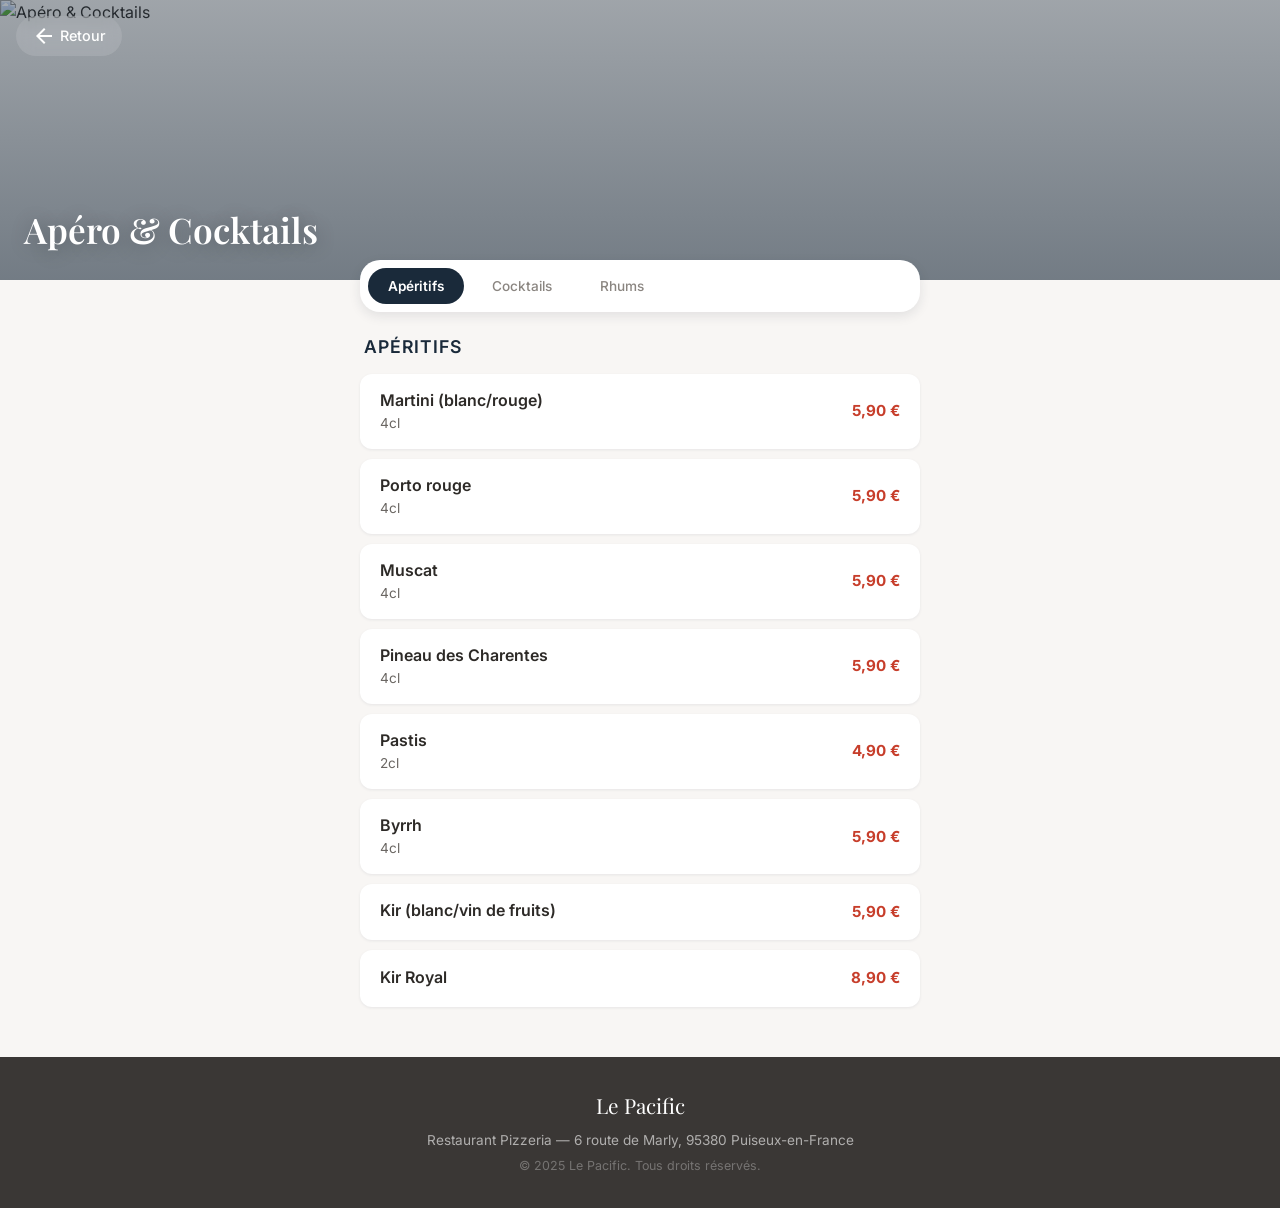
==== menu_aperitifs_cocktails.html @ 3a4a8c39 "Refonte complète Le Pacific — Site professionnel responsive - Design moderne avec typographie Playfa" ====
<!DOCTYPE html>
<html lang="fr">
<head>
    <meta charset="UTF-8">
    <meta name="viewport" content="width=device-width, initial-scale=1.0">
    <title>Apéro & Cocktails — Le Pacific | Puiseux-en-France</title>
    <meta name="description" content="Découvrez notre sélection d'apéritifs, cocktails et rhums au Pacific — Restaurant Pizzeria à Puiseux-en-France.">
    <meta name="robots" content="index,follow">

    <link rel="preconnect" href="https://fonts.googleapis.com">
    <link rel="preconnect" href="https://fonts.gstatic.com" crossorigin>
    <link href="https://fonts.googleapis.com/css2?family=Playfair+Display:ital,wght@0,400;0,600;0,700;1,400&family=Inter:wght@300;400;500;600;700&display=swap" rel="stylesheet">
    <link rel="stylesheet" href="https://fonts.googleapis.com/css2?family=Material+Symbols+Outlined:opsz,wght,FILL,GRAD@20..48,100..700,0,1" />
    <link rel="stylesheet" href="styles.css">
    <link rel="stylesheet" href="products.css">
</head>
<body class="product-page">
    <!-- Image d'en-tête de la catégorie -->
    <div class="cat-hero">
        <img src="images/categories/aperitifs_cocktails.jpg" alt="Apéro & Cocktails" class="cat-hero-img">
        <div class="cat-hero-overlay"></div>
        <a href="index.html#menu" class="cat-back">
            <span class="material-symbols-outlined">arrow_back</span> Retour
        </a>
        <h1 class="cat-hero-title">Apéro &amp; Cocktails</h1>
    </div>

    <main class="cat-main">
        <!-- Navigation des sous-catégories -->
        <nav class="cat-nav" id="catNav">
            <button class="cat-nav-btn active" data-target="aperitifs">Apéritifs</button>
            <button class="cat-nav-btn" data-target="cocktails">Cocktails</button>
            <button class="cat-nav-btn" data-target="rhums">Rhums</button>
        </nav>

        <div class="cat-content">
            <!-- APÉRITIFS -->
            <section id="aperitifs" class="product-section active">
                <h2 class="product-section-title">Apéritifs</h2>

                <div class="product-card">
                    <div class="product-info">
                        <h3 class="product-name">Martini (blanc/rouge)</h3>
                        <p class="product-ingredients">4cl</p>
                    </div>
                    <div class="product-prices">
                        <span class="price">5,90 €</span>
                    </div>
                </div>

                <div class="product-card">
                    <div class="product-info">
                        <h3 class="product-name">Porto rouge</h3>
                        <p class="product-ingredients">4cl</p>
                    </div>
                    <div class="product-prices">
                        <span class="price">5,90 €</span>
                    </div>
                </div>

                <div class="product-card">
                    <div class="product-info">
                        <h3 class="product-name">Muscat</h3>
                        <p class="product-ingredients">4cl</p>
                    </div>
                    <div class="product-prices">
                        <span class="price">5,90 €</span>
                    </div>
                </div>

                <div class="product-card">
                    <div class="product-info">
                        <h3 class="product-name">Pineau des Charentes</h3>
                        <p class="product-ingredients">4cl</p>
                    </div>
                    <div class="product-prices">
                        <span class="price">5,90 €</span>
                    </div>
                </div>

                <div class="product-card">
                    <div class="product-info">
                        <h3 class="product-name">Pastis</h3>
                        <p class="product-ingredients">2cl</p>
                    </div>
                    <div class="product-prices">
                        <span class="price">4,90 €</span>
                    </div>
                </div>

                <div class="product-card">
                    <div class="product-info">
                        <h3 class="product-name">Byrrh</h3>
                        <p class="product-ingredients">4cl</p>
                    </div>
                    <div class="product-prices">
                        <span class="price">5,90 €</span>
                    </div>
                </div>

                <div class="product-card">
                    <div class="product-info">
                        <h3 class="product-name">Kir (blanc/vin de fruits)</h3>
                    </div>
                    <div class="product-prices">
                        <span class="price">5,90 €</span>
                    </div>
                </div>

                <div class="product-card">
                    <div class="product-info">
                        <h3 class="product-name">Kir Royal</h3>
                    </div>
                    <div class="product-prices">
                        <span class="price">8,90 €</span>
                    </div>
                </div>
            </section>

            <!-- COCKTAILS -->
            <section id="cocktails" class="product-section">
                <h2 class="product-section-title">Cocktails</h2>

                <div class="product-card">
                    <div class="product-info">
                        <h3 class="product-name">Mojito</h3>
                    </div>
                    <div class="product-prices">
                        <span class="price">8,50 €</span>
                    </div>
                </div>

                <div class="product-card">
                    <div class="product-info">
                        <h3 class="product-name">Margarita</h3>
                    </div>
                    <div class="product-prices">
                        <span class="price">8,50 €</span>
                    </div>
                </div>

                <div class="product-card">
                    <div class="product-info">
                        <h3 class="product-name">Piña Colada</h3>
                    </div>
                    <div class="product-prices">
                        <span class="price">8,50 €</span>
                    </div>
                </div>

                <div class="product-card">
                    <div class="product-info">
                        <h3 class="product-name">Sex on the Beach</h3>
                    </div>
                    <div class="product-prices">
                        <span class="price">8,50 €</span>
                    </div>
                </div>

                <div class="product-card">
                    <div class="product-info">
                        <h3 class="product-name">Long Island</h3>
                    </div>
                    <div class="product-prices">
                        <span class="price">8,50 €</span>
                    </div>
                </div>

                <div class="product-card">
                    <div class="product-info">
                        <h3 class="product-name">Blue Lagoon</h3>
                    </div>
                    <div class="product-prices">
                        <span class="price">8,50 €</span>
                    </div>
                </div>

                <div class="product-card">
                    <div class="product-info">
                        <h3 class="product-name">Tequila Sunrise</h3>
                    </div>
                    <div class="product-prices">
                        <span class="price">8,50 €</span>
                    </div>
                </div>

                <div class="product-card">
                    <div class="product-info">
                        <h3 class="product-name">Spritz (Aperol/Lillet/Martini)</h3>
                    </div>
                    <div class="product-prices">
                        <span class="price">8,50 €</span>
                    </div>
                </div>

                <div class="product-card">
                    <div class="product-info">
                        <h3 class="product-name">Bloody Mary</h3>
                    </div>
                    <div class="product-prices">
                        <span class="price">8,50 €</span>
                    </div>
                </div>

                <div class="product-card">
                    <div class="product-info">
                        <h3 class="product-name">Negroni</h3>
                    </div>
                    <div class="product-prices">
                        <span class="price">8,50 €</span>
                    </div>
                </div>

                <div class="product-card">
                    <div class="product-info">
                        <h3 class="product-name">Punch</h3>
                    </div>
                    <div class="product-prices">
                        <span class="price">10,50 €</span>
                    </div>
                </div>

                <div class="product-card">
                    <div class="product-info">
                        <h3 class="product-name">Joker</h3>
                    </div>
                    <div class="product-prices">
                        <span class="price">10,50 €</span>
                    </div>
                </div>

                <div class="product-card">
                    <div class="product-info">
                        <h3 class="product-name">Ti Punch</h3>
                    </div>
                    <div class="product-prices">
                        <span class="price">6,90 €</span>
                    </div>
                </div>

                <div class="product-card">
                    <div class="product-info">
                        <h3 class="product-name">Planteur</h3>
                    </div>
                    <div class="product-prices">
                        <span class="price">6,90 €</span>
                    </div>
                </div>

                <div class="product-card">
                    <div class="product-info">
                        <h3 class="product-name">Punch coco</h3>
                    </div>
                    <div class="product-prices">
                        <span class="price">8,50 €</span>
                    </div>
                </div>
            </section>

            <!-- RHUMS -->
            <section id="rhums" class="product-section">
                <h2 class="product-section-title">Rhums</h2>

                <div class="product-card">
                    <div class="product-info">
                        <h3 class="product-name">Rhum blanc</h3>
                        <p class="product-ingredients">4cl</p>
                    </div>
                    <div class="product-prices">
                        <span class="price">6,90 €</span>
                    </div>
                </div>

                <div class="product-card">
                    <div class="product-info">
                        <h3 class="product-name">Rhum arrangé</h3>
                        <p class="product-ingredients">4cl</p>
                    </div>
                    <div class="product-prices">
                        <span class="price">7,50 €</span>
                    </div>
                </div>

                <div class="product-card">
                    <div class="product-info">
                        <h3 class="product-name">Rhum vieux</h3>
                        <p class="product-ingredients">4cl</p>
                    </div>
                    <div class="product-prices">
                        <span class="price">7,50 €</span>
                    </div>
                </div>
            </section>
        </div>
    </main>

    <footer class="footer">
        <div class="container">
            <div class="footer-brand">Le Pacific</div>
            <p class="footer-text">Restaurant Pizzeria — 6 route de Marly, 95380 Puiseux-en-France</p>
            <p class="footer-copy">&copy; 2025 Le Pacific. Tous droits réservés.</p>
        </div>
    </footer>

    <script>
        // === Navigation sous-catégories ===
        const navBtns = document.querySelectorAll('.cat-nav-btn');
        const sections = document.querySelectorAll('.product-section');

        navBtns.forEach(btn => {
            btn.addEventListener('click', () => {
                navBtns.forEach(b => b.classList.remove('active'));
                btn.classList.add('active');

                const target = btn.getAttribute('data-target');
                sections.forEach(s => {
                    s.classList.remove('active');
                    if (s.id === target) s.classList.add('active');
                });
            });
        });

        // === Sticky nav scroll effect ===
        const catNav = document.getElementById('catNav');
        window.addEventListener('scroll', () => {
            if (window.scrollY > 250) {
                catNav.classList.add('sticky');
            } else {
                catNav.classList.remove('sticky');
            }
        });
    </script>
</body>
</html>
---- styles.css ----
/* ============================================
   Le Pacific — Restaurant Pizzeria
   Design system & styles
   ============================================ */

/* --- CSS Variables --- */
:root {
    --color-primary: #1a2a3a;
    --color-primary-light: #2c4a6e;
    --color-accent: #c73e2b;
    --color-accent-light: #e85d4a;
    --color-gold: #b8860b;
    --color-gold-light: #daa520;
    --color-warm: #f5f0eb;
    --color-white: #ffffff;
    --color-light: #f8f6f4;
    --color-gray-100: #f0efed;
    --color-gray-200: #e0ddd9;
    --color-gray-300: #b8b4b0;
    --color-gray-400: #8a8580;
    --color-gray-500: #5c5855;
    --color-gray-600: #3a3735;
    --color-text: #2d2a27;
    --color-text-light: #6b6763;

    --font-heading: 'Playfair Display', Georgia, serif;
    --font-body: 'Inter', -apple-system, BlinkMacSystemFont, sans-serif;

    --shadow-sm: 0 1px 3px rgba(26, 42, 58, 0.08);
    --shadow-md: 0 4px 12px rgba(26, 42, 58, 0.1);
    --shadow-lg: 0 8px 30px rgba(26, 42, 58, 0.12);
    --shadow-xl: 0 20px 60px rgba(26, 42, 58, 0.15);

    --radius-sm: 8px;
    --radius-md: 12px;
    --radius-lg: 20px;
    --radius-xl: 28px;

    --max-width: 600px;
    --nav-height: 64px;

    --transition: 0.3s cubic-bezier(0.4, 0, 0.2, 1);
}

/* --- Reset & Base --- */
*, *::before, *::after { box-sizing: border-box; margin: 0; padding: 0; }

html {
    scroll-behavior: smooth;
    -webkit-text-size-adjust: 100%;
}

body {
    font-family: var(--font-body);
    font-size: 16px;
    line-height: 1.6;
    color: var(--color-text);
    background: var(--color-light);
    -webkit-font-smoothing: antialiased;
    -moz-osx-font-smoothing: grayscale;
}

img { max-width: 100%; height: auto; display: block; }
a { color: inherit; text-decoration: none; }
ul { list-style: none; }

.container {
    width: 100%;
    max-width: var(--max-width);
    margin: 0 auto;
    padding: 0 20px;
}

/* --- Typography --- */
h1, h2, h3, h4 {
    font-family: var(--font-heading);
    font-weight: 600;
    line-height: 1.25;
}

.section {
    padding: 60px 0;
}

.section-header {
    text-align: center;
    margin-bottom: 40px;
}

.section-badge {
    display: inline-block;
    font-family: var(--font-body);
    font-size: 0.75rem;
    font-weight: 600;
    text-transform: uppercase;
    letter-spacing: 0.12em;
    color: var(--color-accent);
    background: rgba(199, 62, 43, 0.08);
    padding: 4px 14px;
    border-radius: 20px;
    margin-bottom: 12px;
}

.section-title {
    font-size: 2rem;
    color: var(--color-primary);
    margin-bottom: 12px;
}

.section-title.left {
    text-align: left;
}

.section-desc {
    font-size: 0.95rem;
    color: var(--color-text-light);
    max-width: 420px;
    margin: 0 auto;
}

/* --- Buttons --- */
.btn {
    display: inline-flex;
    align-items: center;
    gap: 8px;
    font-family: var(--font-body);
    font-size: 0.95rem;
    font-weight: 600;
    padding: 12px 28px;
    border-radius: 50px;
    border: none;
    cursor: pointer;
    transition: var(--transition);
    text-decoration: none;
}

.btn-primary {
    background: var(--color-accent);
    color: var(--color-white);
    box-shadow: 0 4px 14px rgba(199, 62, 43, 0.3);
}
.btn-primary:hover {
    background: var(--color-accent-light);
    transform: translateY(-2px);
    box-shadow: 0 6px 20px rgba(199, 62, 43, 0.4);
}

.btn-secondary {
    background: rgba(255,255,255,0.15);
    color: var(--color-white);
    backdrop-filter: blur(8px);
    border: 1px solid rgba(255,255,255,0.3);
}
.btn-secondary:hover {
    background: rgba(255,255,255,0.25);
    transform: translateY(-2px);
}

.btn-small {
    font-size: 0.85rem;
    padding: 8px 20px;
    background: var(--color-primary);
    color: var(--color-white);
    border-radius: 50px;
}
.btn-small:hover {
    background: var(--color-primary-light);
}

.btn-large {
    font-size: 1.1rem;
    padding: 16px 40px;
}

/* ============================================
   HERO SECTION
   ============================================ */
.hero {
    position: relative;
    height: 100vh;
    min-height: 600px;
    max-height: 900px;
    display: flex;
    flex-direction: column;
    align-items: center;
    justify-content: center;
    overflow: hidden;
    color: var(--color-white);
}

.hero-bg {
    position: absolute;
    inset: 0;
    background-size: cover;
    background-position: center;
    background-color: var(--color-primary);
}

.hero-overlay {
    position: absolute;
    inset: 0;
    background: linear-gradient(
        180deg,
        rgba(26, 42, 58, 0.6) 0%,
        rgba(26, 42, 58, 0.4) 40%,
        rgba(26, 42, 58, 0.7) 100%
    );
    z-index: 1;
}

/* --- Navbar --- */
.navbar {
    position: fixed;
    top: 0;
    left: 0;
    right: 0;
    z-index: 100;
    display: flex;
    align-items: center;
    justify-content: space-between;
    padding: 16px 24px;
    transition: var(--transition);
}

.navbar.scrolled {
    background: rgba(26, 42, 58, 0.95);
    backdrop-filter: blur(12px);
    padding: 10px 24px;
    box-shadow: var(--shadow-md);
}

.nav-brand {
    font-family: var(--font-heading);
    font-size: 1.4rem;
    font-weight: 700;
    color: var(--color-white);
    letter-spacing: 0.02em;
}

.nav-toggle {
    display: none;
    background: none;
    border: none;
    color: var(--color-white);
    cursor: pointer;
    padding: 4px;
    z-index: 101;
}
.nav-toggle .material-symbols-outlined {
    font-size: 28px;
}

.nav-links {
    display: flex;
    gap: 8px;
}

.nav-link {
    font-size: 0.9rem;
    font-weight: 500;
    color: rgba(255,255,255,0.8);
    padding: 8px 16px;
    border-radius: 30px;
    transition: var(--transition);
}
.nav-link:hover,
.nav-link.active {
    color: var(--color-white);
    background: rgba(255,255,255,0.12);
}

/* --- Hero Content --- */
.hero-content {
    position: relative;
    z-index: 2;
    text-align: center;
    padding: 0 24px;
}

.hero-title {
    font-family: var(--font-heading);
    font-size: clamp(2.8rem, 8vw, 4.5rem);
    font-weight: 700;
    letter-spacing: 0.02em;
    margin-bottom: 8px;
    text-shadow: 0 2px 20px rgba(0,0,0,0.3);
}

.hero-subtitle {
    font-size: clamp(1rem, 2.5vw, 1.25rem);
    font-weight: 300;
    opacity: 0.9;
    letter-spacing: 0.08em;
    margin-bottom: 6px;
}

.hero-location {
    font-size: 0.9rem;
    opacity: 0.7;
    margin-bottom: 36px;
}

.hero-actions {
    display: flex;
    gap: 16px;
    justify-content: center;
    flex-wrap: wrap;
}

.hero-scroll-indicator {
    position: absolute;
    bottom: 30px;
    z-index: 2;
    animation: bounce 2s infinite;
    opacity: 0.6;
}
.hero-scroll-indicator .material-symbols-outlined {
    font-size: 32px;
}

@keyframes bounce {
    0%, 100% { transform: translateY(0); }
    50% { transform: translateY(8px); }
}

/* ============================================
   PLATS DU JOUR
   ============================================ */
.section-plats {
    padding: 40px 0;
}

.plats-card {
    display: flex;
    background: var(--color-white);
    border-radius: var(--radius-xl);
    overflow: hidden;
    box-shadow: var(--shadow-lg);
}

.plats-image {
    flex: 0 0 200px;
    overflow: hidden;
}
.plats-image img {
    width: 100%;
    height: 100%;
    object-fit: cover;
}

.plats-content {
    flex: 1;
    padding: 28px 30px;
}

.plats-content .section-title {
    margin-bottom: 16px;
}

.plats-list {
    display: flex;
    flex-direction: column;
    gap: 6px;
}

.plat-item {
    font-size: 0.95rem;
    display: flex;
    align-items: baseline;
    gap: 8px;
    color: var(--color-gray-600);
}

.plat-bullet {
    color: var(--color-accent);
    font-weight: 700;
    font-size: 1.1rem;
}

.plats-loading,
.plats-empty,
.plats-closed {
    font-style: italic;
    color: var(--color-text-light);
    font-size: 0.95rem;
}

.plats-closed {
    color: var(--color-accent);
    font-weight: 600;
    font-style: normal;
}

.plats-dates {
    font-size: 0.85rem;
    color: var(--color-text-light);
    margin-top: 4px;
}

/* ============================================
   CATEGORIES GRID
   ============================================ */
.section-menu {
    background: var(--color-white);
}

.categories-grid {
    display: grid;
    grid-template-columns: 1fr 1fr;
    gap: 16px;
}

.categorie-card {
    position: relative;
    border-radius: var(--radius-lg);
    overflow: hidden;
    aspect-ratio: 1 / 1;
    cursor: pointer;
    display: block;
    transition: var(--transition);
    box-shadow: var(--shadow-sm);
}

.categorie-card:hover {
    transform: translateY(-4px);
    box-shadow: var(--shadow-lg);
}

.categorie-img {
    position: absolute;
    inset: 0;
}
.categorie-img img {
    width: 100%;
    height: 100%;
    object-fit: cover;
    transition: var(--transition);
}
.categorie-card:hover .categorie-img img {
    transform: scale(1.05);
}

.categorie-info {
    position: absolute;
    bottom: 0;
    left: 0;
    right: 0;
    padding: 16px 14px 14px;
    background: linear-gradient(
        0deg,
        rgba(0,0,0,0.75) 0%,
        rgba(0,0,0,0.5) 50%,
        transparent 100%
    );
    color: var(--color-white);
}

.categorie-icon {
    font-size: 1.25rem;
    margin-bottom: 2px;
    color: var(--color-gold-light);
    display: block;
}

.categorie-info h3 {
    font-family: var(--font-body);
    font-size: 0.95rem;
    font-weight: 600;
    margin-bottom: 2px;
}

.categorie-info p {
    font-size: 0.75rem;
    opacity: 0.8;
    font-weight: 400;
}

/* ============================================
   INFOS PRACTIQUES
   ============================================ */
.section-infos {
    background: var(--color-warm);
}

.infos-grid {
    display: grid;
    grid-template-columns: 1fr 1fr;
    gap: 16px;
}

.info-card {
    background: var(--color-white);
    border-radius: var(--radius-md);
    padding: 24px 20px;
    text-align: center;
    box-shadow: var(--shadow-sm);
    transition: var(--transition);
}
.info-card:hover {
    transform: translateY(-2px);
    box-shadow: var(--shadow-md);
}

.info-icon {
    font-size: 2rem;
    color: var(--color-accent);
    margin-bottom: 12px;
    display: block;
}

.info-card h3 {
    font-family: var(--font-body);
    font-size: 0.9rem;
    font-weight: 600;
    color: var(--color-primary);
    margin-bottom: 8px;
}

.info-card p {
    font-size: 0.9rem;
    color: var(--color-text-light);
    line-height: 1.5;
}

.info-card a {
    color: var(--color-primary);
    font-weight: 500;
}
.info-card a:hover {
    color: var(--color-accent);
}

/* ============================================
   CONTACT / CTA
   ============================================ */
.section-contact {
    background: var(--color-primary);
    color: var(--color-white);
    text-align: center;
}

.contact-cta h2 {
    font-size: 2rem;
    margin-bottom: 8px;
}

.contact-cta p {
    font-size: 0.95rem;
    opacity: 0.8;
    margin-bottom: 24px;
}

.contact-cta .btn-primary {
    background: var(--color-accent);
}
.contact-cta .btn-primary:hover {
    background: var(--color-accent-light);
}

.social-links {
    margin-top: 40px;
    padding-top: 32px;
    border-top: 1px solid rgba(255,255,255,0.12);
}

.social-links h3 {
    font-family: var(--font-body);
    font-size: 0.9rem;
    font-weight: 500;
    opacity: 0.7;
    margin-bottom: 16px;
    text-transform: uppercase;
    letter-spacing: 0.08em;
}

.social-icons {
    display: flex;
    justify-content: center;
    gap: 16px;
}

.social-icon img {
    width: 44px;
    height: 44px;
    border-radius: 12px;
    transition: var(--transition);
    object-fit: cover;
}
.social-icon:hover img {
    transform: scale(1.1);
}

/* ============================================
   FOOTER
   ============================================ */
.footer {
    background: var(--color-gray-600);
    color: rgba(255,255,255,0.6);
    text-align: center;
    padding: 32px 0;
}

.footer-brand {
    font-family: var(--font-heading);
    font-size: 1.3rem;
    color: var(--color-white);
    margin-bottom: 8px;
}

.footer-text {
    font-size: 0.85rem;
    margin-bottom: 4px;
}

.footer-copy {
    font-size: 0.78rem;
    opacity: 0.5;
}

/* ============================================
   BACK TO TOP
   ============================================ */
.back-to-top {
    position: fixed;
    bottom: 24px;
    right: 24px;
    z-index: 50;
    width: 48px;
    height: 48px;
    border-radius: 50%;
    background: var(--color-accent);
    color: var(--color-white);
    border: none;
    cursor: pointer;
    display: flex;
    align-items: center;
    justify-content: center;
    opacity: 0;
    transform: translateY(20px);
    transition: var(--transition);
    box-shadow: var(--shadow-md);
    pointer-events: none;
}
.back-to-top.visible {
    opacity: 1;
    transform: translateY(0);
    pointer-events: auto;
}
.back-to-top:hover {
    background: var(--color-accent-light);
    transform: translateY(-2px);
}

/* ============================================
   RESPONSIVE - MOBILE
   ============================================ */
@media (max-width: 480px) {
    .nav-links {
        position: fixed;
        top: 0;
        right: -280px;
        width: 260px;
        height: 100vh;
        background: rgba(26, 42, 58, 0.98);
        backdrop-filter: blur(16px);
        flex-direction: column;
        padding: 80px 24px 24px;
        gap: 4px;
        transition: var(--transition);
        box-shadow: -4px 0 30px rgba(0,0,0,0.3);
    }

    .nav-links.open {
        right: 0;
    }

    .nav-toggle {
        display: block;
    }

    .nav-link {
        font-size: 1.05rem;
        padding: 12px 16px;
        display: block;
    }

    .categories-grid {
        grid-template-columns: 1fr 1fr;
        gap: 12px;
    }

    .infos-grid {
        grid-template-columns: 1fr;
        gap: 12px;
    }

    .plats-card {
        flex-direction: column;
    }

    .plats-image {
        flex: 0 0 180px;
    }

    .plats-content {
        padding: 20px;
    }

    .section {
        padding: 40px 0;
    }

    .hero-actions {
        flex-direction: column;
        align-items: center;
    }

    .hero-title {
        font-size: 2.4rem;
    }

    .contact-cta h2 {
        font-size: 1.6rem;
    }
}

@media (min-width: 481px) and (max-width: 768px) {
    .plats-card {
        flex-direction: column;
    }
    .plats-image {
        flex: 0 0 200px;
    }
}
---- products.css ----
/* ============================================
   Le Pacific — Products Pages Styles
   ============================================ */

.product-page {
    background: var(--color-light);
}

/* --- Category Hero --- */
.cat-hero {
    position: relative;
    height: 280px;
    overflow: hidden;
}

.cat-hero-img {
    width: 100%;
    height: 100%;
    object-fit: cover;
}

.cat-hero-overlay {
    position: absolute;
    inset: 0;
    background: linear-gradient(
        180deg,
        rgba(26, 42, 58, 0.4) 0%,
        rgba(26, 42, 58, 0.6) 100%
    );
}

.cat-back {
    position: absolute;
    top: 16px;
    left: 16px;
    z-index: 2;
    display: inline-flex;
    align-items: center;
    gap: 4px;
    color: var(--color-white);
    font-size: 0.9rem;
    font-weight: 500;
    padding: 8px 16px;
    background: rgba(255,255,255,0.12);
    backdrop-filter: blur(8px);
    border-radius: 30px;
    transition: var(--transition);
}
.cat-back:hover {
    background: rgba(255,255,255,0.25);
    transform: translateY(-1px);
}

.cat-hero-title {
    position: absolute;
    bottom: 28px;
    left: 24px;
    z-index: 2;
    font-family: var(--font-heading);
    font-size: 2.2rem;
    color: var(--color-white);
    text-shadow: 0 2px 20px rgba(0,0,0,0.3);
}

/* --- Main Content --- */
.cat-main {
    max-width: var(--max-width);
    margin: 0 auto;
    padding: 0 20px;
    margin-top: -20px;
    position: relative;
    z-index: 2;
    padding-bottom: 40px;
}

/* --- Navigation sous-catégories --- */
.cat-nav {
    display: flex;
    gap: 8px;
    background: var(--color-white);
    border-radius: var(--radius-lg);
    padding: 8px;
    box-shadow: var(--shadow-md);
    overflow-x: auto;
    -webkit-overflow-scrolling: touch;
    scrollbar-width: none;
    margin-bottom: 24px;
}

.cat-nav.sticky {
    position: sticky;
    top: 0;
    z-index: 10;
    border-radius: 0;
    box-shadow: var(--shadow-lg);
    margin-left: -20px;
    margin-right: -20px;
    padding: 8px 20px;
    max-width: calc(100% + 40px);
    width: calc(100% + 40px);
}

.cat-nav-btn {
    flex-shrink: 0;
    font-family: var(--font-body);
    font-size: 0.85rem;
    font-weight: 500;
    padding: 10px 20px;
    border: none;
    border-radius: 30px;
    background: transparent;
    color: var(--color-gray-400);
    cursor: pointer;
    transition: var(--transition);
    white-space: nowrap;
}

.cat-nav-btn:hover {
    color: var(--color-text);
    background: var(--color-gray-100);
}

.cat-nav-btn.active {
    background: var(--color-primary);
    color: var(--color-white);
    font-weight: 600;
}

/* --- Product Sections --- */
.product-section {
    display: none;
    animation: fadeIn 0.3s ease;
}

.product-section.active {
    display: block;
}

@keyframes fadeIn {
    from { opacity: 0; transform: translateY(8px); }
    to { opacity: 1; transform: translateY(0); }
}

.product-section-title {
    font-family: var(--font-body);
    font-size: 1.1rem;
    font-weight: 600;
    color: var(--color-primary);
    text-transform: uppercase;
    letter-spacing: 0.06em;
    margin-bottom: 16px;
    padding: 0 4px;
}

/* --- Product Card --- */
.product-card {
    background: var(--color-white);
    border-radius: var(--radius-md);
    padding: 16px 20px;
    margin-bottom: 10px;
    display: flex;
    align-items: center;
    justify-content: space-between;
    gap: 16px;
    box-shadow: var(--shadow-sm);
    transition: var(--transition);
}

.product-card:hover {
    box-shadow: var(--shadow-md);
    transform: translateY(-1px);
}

.product-card.special {
    border-left: 3px solid var(--color-accent);
}

.product-info {
    flex: 1;
    min-width: 0;
}

.product-name {
    font-family: var(--font-body);
    font-size: 1rem;
    font-weight: 600;
    color: var(--color-text);
    margin-bottom: 4px;
    display: flex;
    align-items: center;
    gap: 8px;
    flex-wrap: wrap;
}

.badge {
    display: inline-block;
    font-size: 0.65rem;
    font-weight: 600;
    text-transform: uppercase;
    letter-spacing: 0.05em;
    color: var(--color-accent);
    background: rgba(199, 62, 43, 0.08);
    padding: 2px 10px;
    border-radius: 20px;
}

.product-ingredients {
    font-size: 0.85rem;
    color: var(--color-text-light);
    line-height: 1.4;
}

.product-prices {
    display: flex;
    flex-direction: column;
    align-items: flex-end;
    gap: 4px;
    flex-shrink: 0;
}

.price {
    font-size: 0.95rem;
    font-weight: 700;
    color: var(--color-accent);
    white-space: nowrap;
}

.price[data-size]::before {
    content: attr(data-size) " — ";
    font-size: 0.75rem;
    font-weight: 500;
    color: var(--color-gray-400);
}

/* --- Suppléments Grid --- */
.supplements-grid {
    background: var(--color-white);
    border-radius: var(--radius-md);
    padding: 16px 20px;
    box-shadow: var(--shadow-sm);
}

.supplement-item {
    display: flex;
    justify-content: space-between;
    align-items: center;
    padding: 12px 0;
    border-bottom: 1px solid var(--color-gray-100);
}

.supplement-item:last-child {
    border-bottom: none;
}

.sup-name {
    font-size: 0.95rem;
    color: var(--color-text);
}

.sup-price {
    font-size: 0.95rem;
    font-weight: 700;
    color: var(--color-accent);
    flex-shrink: 0;
    margin-left: 16px;
}

/* --- Responsive --- */
@media (max-width: 480px) {
    .cat-hero {
        height: 220px;
    }

    .cat-hero-title {
        font-size: 1.6rem;
        bottom: 20px;
        left: 20px;
    }

    .cat-main {
        padding: 0 16px;
        margin-top: -16px;
        padding-bottom: 32px;
    }

    .cat-nav.sticky {
        margin-left: -16px;
        margin-right: -16px;
        padding: 8px 16px;
        max-width: calc(100% + 32px);
        width: calc(100% + 32px);
    }

    .product-card {
        padding: 12px 16px;
        flex-direction: column;
        align-items: flex-start;
        gap: 8px;
    }

    .product-prices {
        flex-direction: row;
        gap: 12px;
        align-items: center;
    }

    .price {
        font-size: 0.9rem;
    }

    .price[data-size]::before {
        content: attr(data-size) " ";
    }
}
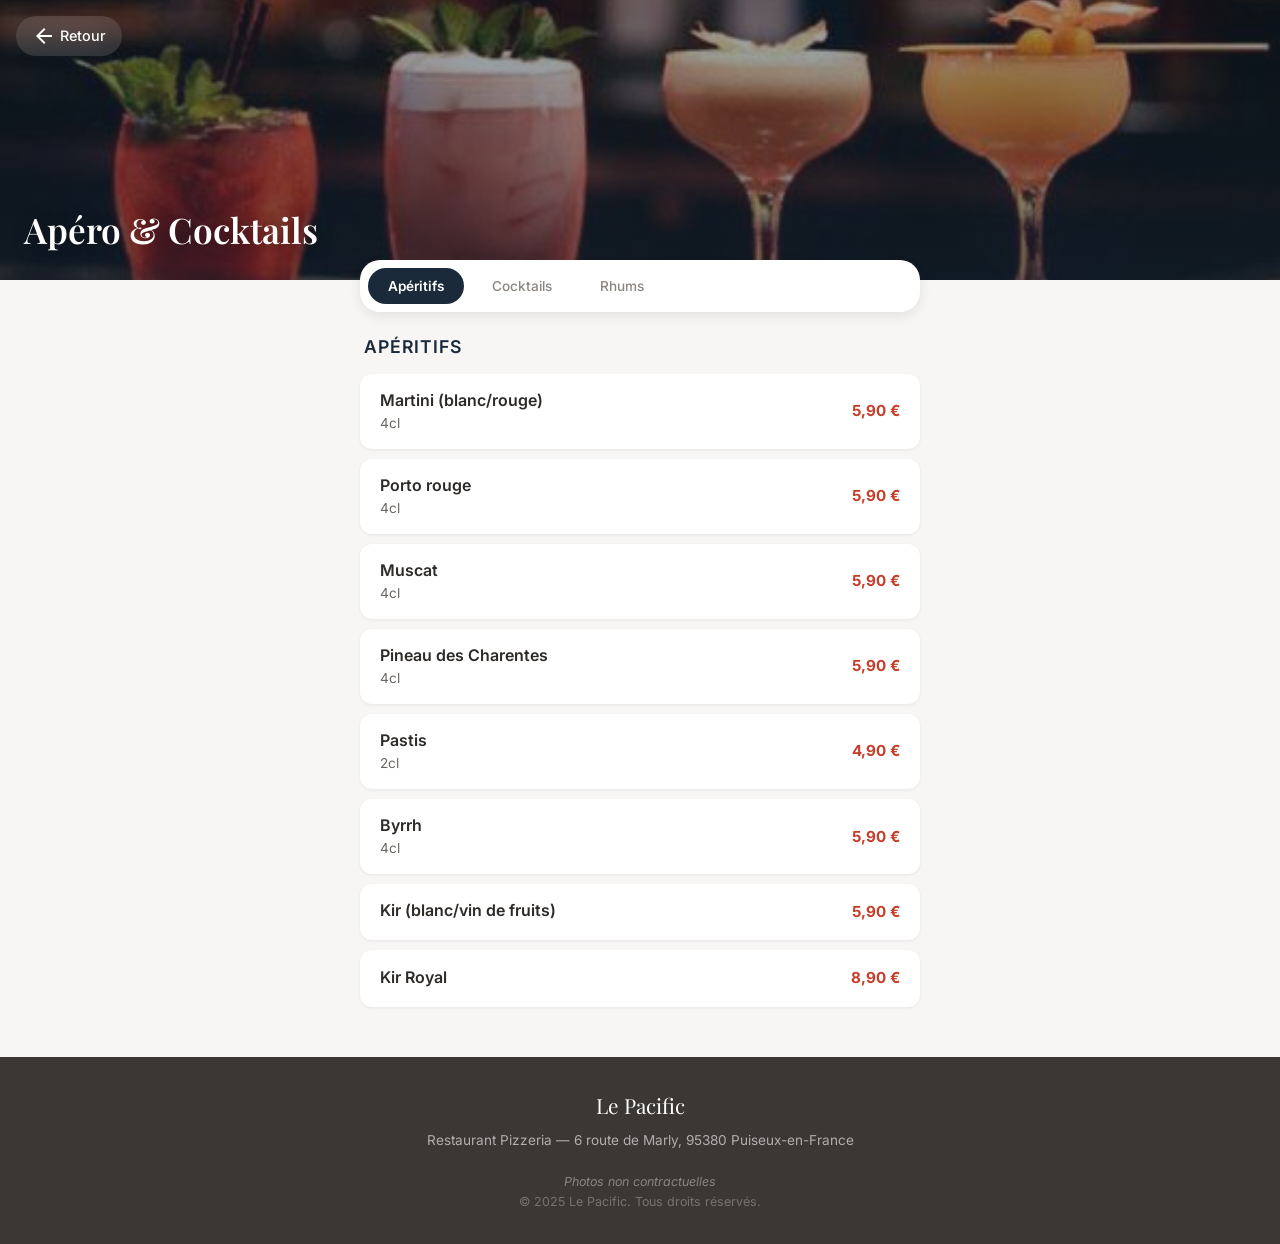
==== commit ba02a1b1: "Ajout galerie photos et intégration visuelle - Nouvelle section Galerie sur l'index avec 6 photos d'" ====
--- a/menu_aperitifs_cocktails.html
+++ b/menu_aperitifs_cocktails.html
@@ -17,7 +17,7 @@
 <body class="product-page">
     <!-- Image d'en-tête de la catégorie -->
     <div class="cat-hero">
-        <img src="images/categories/aperitifs_cocktails.jpg" alt="Apéro & Cocktails" class="cat-hero-img">
+        <img src="images/photos/cocktails.jpg" alt="Apéro & Cocktails" class="cat-hero-img">
         <div class="cat-hero-overlay"></div>
         <a href="index.html#menu" class="cat-back">
             <span class="material-symbols-outlined">arrow_back</span> Retour
@@ -298,6 +298,7 @@
         <div class="container">
             <div class="footer-brand">Le Pacific</div>
             <p class="footer-text">Restaurant Pizzeria — 6 route de Marly, 95380 Puiseux-en-France</p>
+            <p class="footer-disclaimer">Photos non contractuelles</p>
             <p class="footer-copy">&copy; 2025 Le Pacific. Tous droits réservés.</p>
         </div>
     </footer>
--- a/styles.css
+++ b/styles.css
@@ -618,6 +618,134 @@
 }
 
 /* ============================================
+   GALERIE PHOTOS
+   ============================================ */
+.section-gallery {
+    background: var(--color-white);
+}
+
+.gallery-grid {
+    display: grid;
+    grid-template-columns: 1fr 1fr;
+    gap: 12px;
+}
+
+.gallery-item {
+    position: relative;
+    border-radius: var(--radius-md);
+    overflow: hidden;
+    aspect-ratio: 4 / 3;
+    display: block;
+    cursor: pointer;
+    box-shadow: var(--shadow-sm);
+    transition: var(--transition);
+}
+
+.gallery-item:hover {
+    transform: translateY(-2px);
+    box-shadow: var(--shadow-lg);
+}
+
+.gallery-item img {
+    width: 100%;
+    height: 100%;
+    object-fit: cover;
+    transition: var(--transition);
+}
+
+.gallery-item:hover img {
+    transform: scale(1.05);
+}
+
+.gallery-overlay {
+    position: absolute;
+    inset: 0;
+    background: linear-gradient(0deg, rgba(0,0,0,0.6) 0%, transparent 60%);
+    display: flex;
+    flex-direction: column;
+    justify-content: flex-end;
+    align-items: flex-start;
+    padding: 16px;
+    color: var(--color-white);
+    opacity: 0;
+    transition: var(--transition);
+}
+
+.gallery-item:hover .gallery-overlay {
+    opacity: 1;
+}
+
+.gallery-overlay .material-symbols-outlined {
+    font-size: 1.2rem;
+    margin-bottom: 4px;
+    color: var(--color-gold-light);
+}
+
+.gallery-overlay span:last-child {
+    font-family: var(--font-body);
+    font-size: 0.85rem;
+    font-weight: 500;
+}
+
+/* === Lightbox (Vanilla JS) === */
+.lightbox {
+    display: none;
+    position: fixed;
+    inset: 0;
+    z-index: 999;
+    background: rgba(0, 0, 0, 0.92);
+    backdrop-filter: blur(8px);
+    justify-content: center;
+    align-items: center;
+    padding: 20px;
+}
+
+.lightbox.open {
+    display: flex;
+}
+
+.lightbox img {
+    max-width: 95%;
+    max-height: 90vh;
+    object-fit: contain;
+    border-radius: 8px;
+    box-shadow: 0 20px 60px rgba(0,0,0,0.5);
+    animation: lightboxFade 0.3s ease;
+}
+
+@keyframes lightboxFade {
+    from { opacity: 0; transform: scale(0.95); }
+    to { opacity: 1; transform: scale(1); }
+}
+
+.lightbox-close {
+    position: fixed;
+    top: 20px;
+    right: 20px;
+    z-index: 1000;
+    width: 44px;
+    height: 44px;
+    border-radius: 50%;
+    background: rgba(255,255,255,0.12);
+    border: none;
+    color: white;
+    cursor: pointer;
+    display: flex;
+    align-items: center;
+    justify-content: center;
+    transition: var(--transition);
+}
+
+.lightbox-close:hover {
+    background: rgba(255,255,255,0.25);
+    transform: scale(1.1);
+}
+
+.lightbox-close .material-symbols-outlined {
+    font-size: 24px;
+}
+
+/* ============================================
    BACK TO TOP
    ============================================ */
 .back-to-top {
--- a/products.css
+++ b/products.css
@@ -60,6 +60,18 @@
     font-size: 2.2rem;
     color: var(--color-white);
     text-shadow: 0 2px 20px rgba(0,0,0,0.3);
+    display: flex;
+    align-items: center;
+    gap: 14px;
+}
+
+.hero-badge-img {
+    width: 56px;
+    height: 56px;
+    border-radius: 50%;
+    object-fit: cover;
+    border: 3px solid rgba(255,255,255,0.6);
+    box-shadow: 0 4px 15px rgba(0,0,0,0.35);
 }
 
 /* --- Main Content --- */
@@ -150,6 +162,26 @@
     letter-spacing: 0.06em;
     margin-bottom: 16px;
     padding: 0 4px;
+    display: flex;
+    align-items: center;
+    gap: 12px;
+}
+
+.section-deco-img {
+    width: 42px;
+    height: 42px;
+    border-radius: 8px;
+    object-fit: cover;
+    box-shadow: 0 2px 8px rgba(0,0,0,0.12);
+}
+
+.photo-disclaimer {
+    text-align: center;
+    font-size: 0.75rem;
+    color: var(--color-text-light);
+    padding: 16px 20px 8px;
+    margin: 0;
+    letter-spacing: 0.02em;
 }
 
 /* --- Product Card --- */
@@ -312,3 +344,15 @@
         content: attr(data-size) " ";
     }
 }
+
+/* Photo disclaimer */
+.footer-disclaimer,
+.footer-legal,
+.photo-disclaimer {
+    text-align: center;
+    font-size: 0.78rem;
+    color: var(--color-gray-400);
+    padding: 16px 20px 0;
+    margin: 0;
+    font-style: italic;
+}
